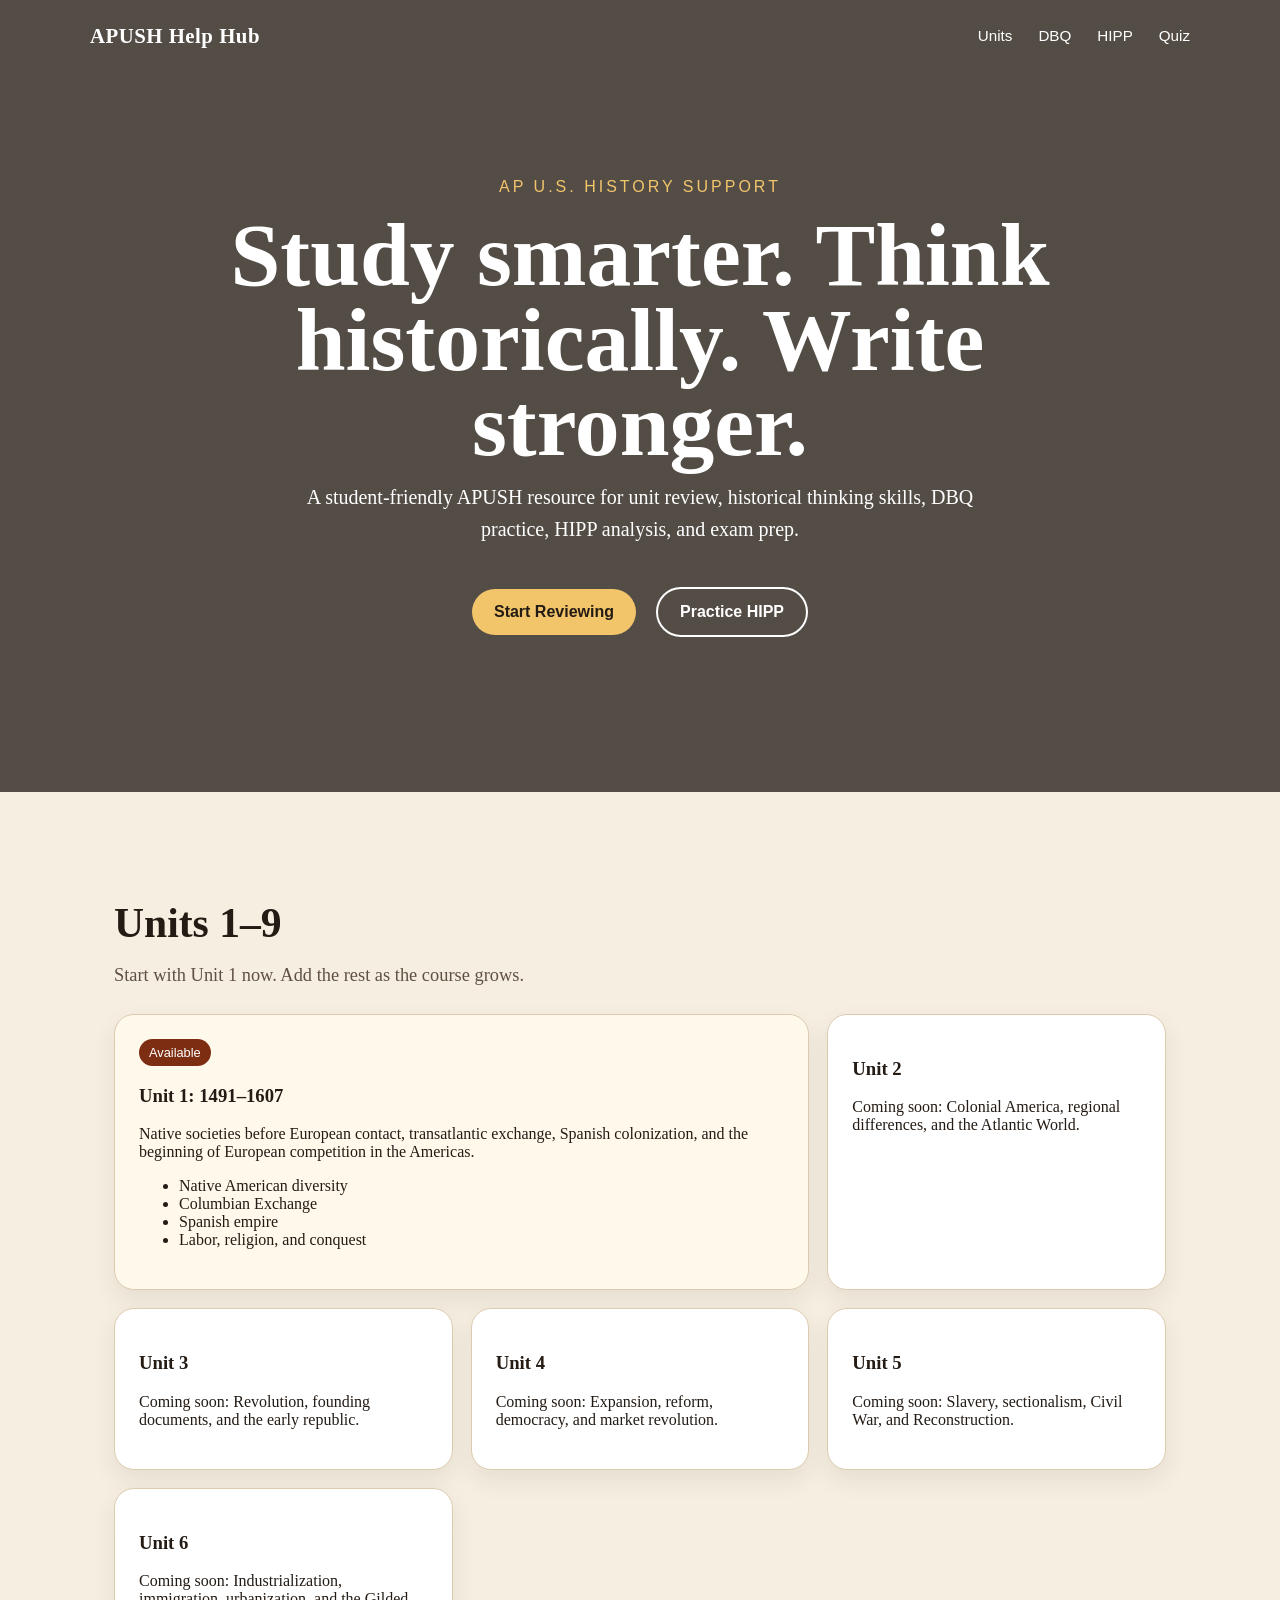
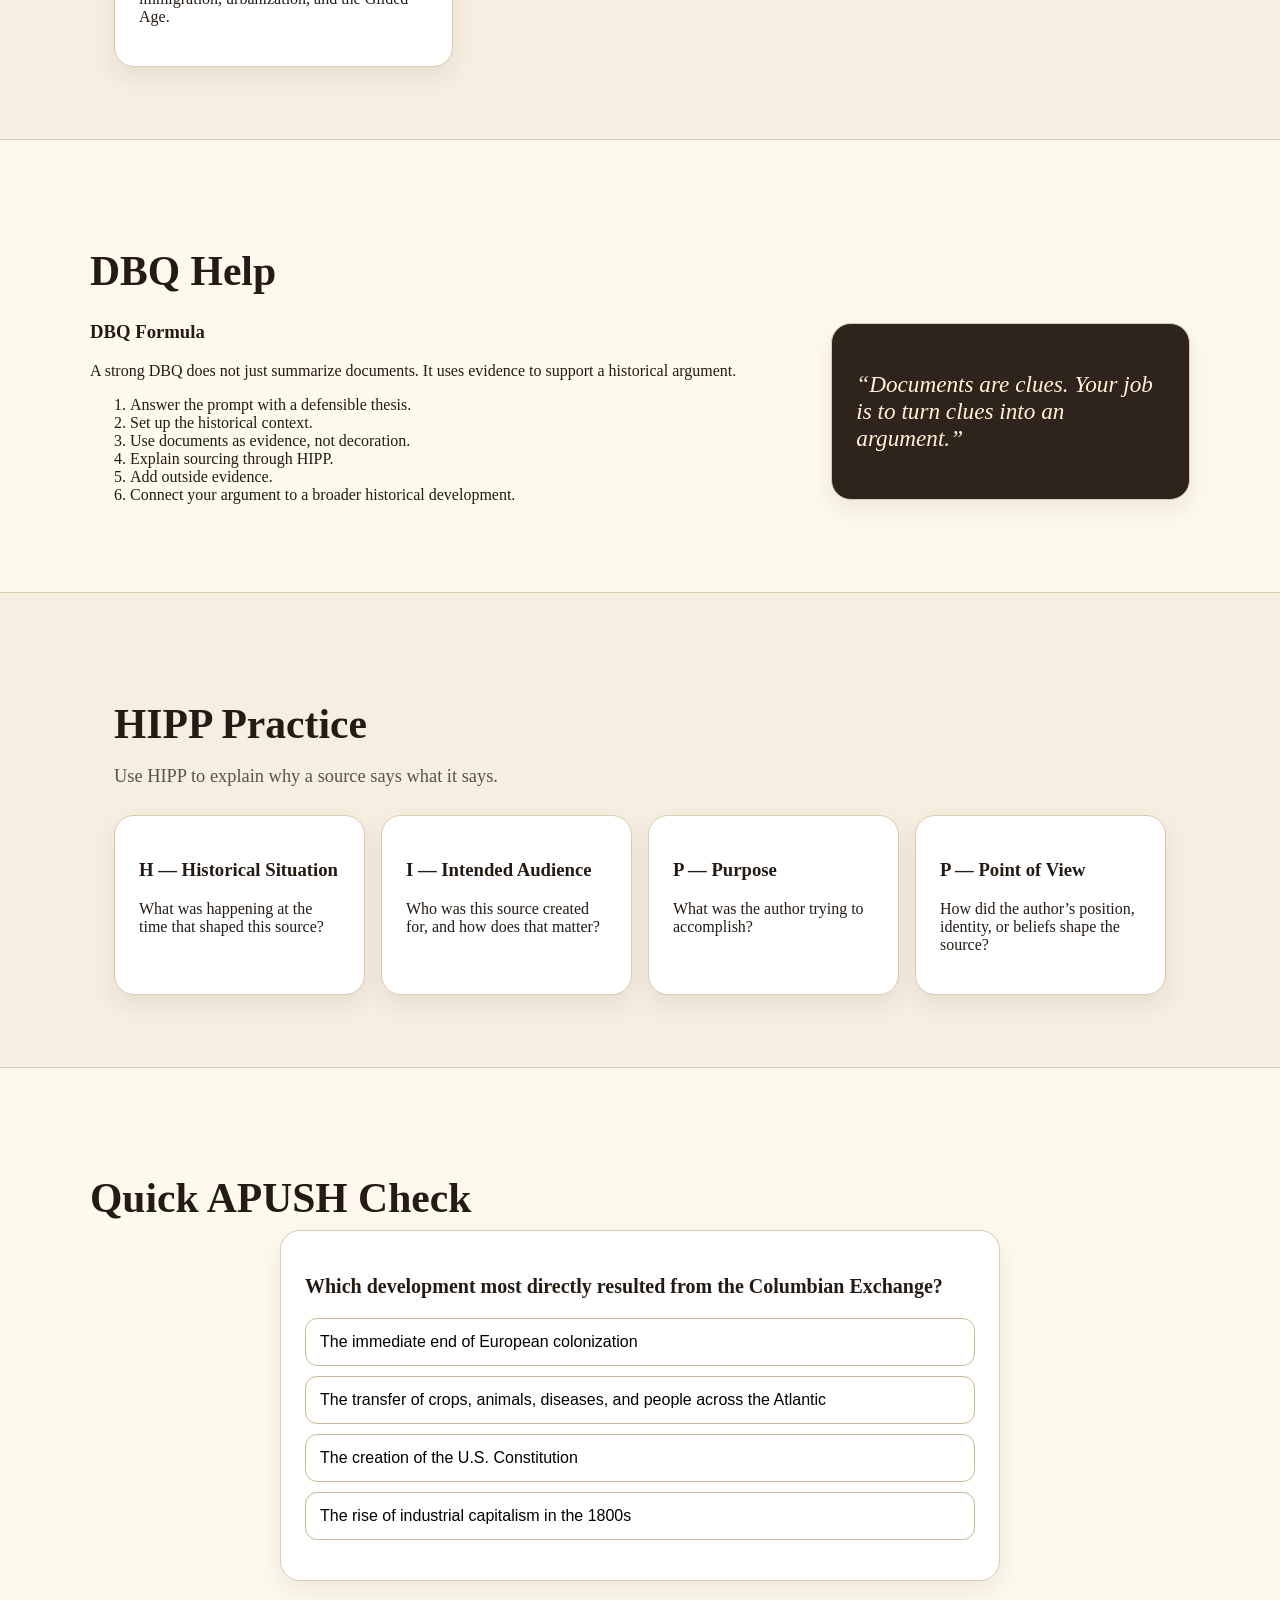
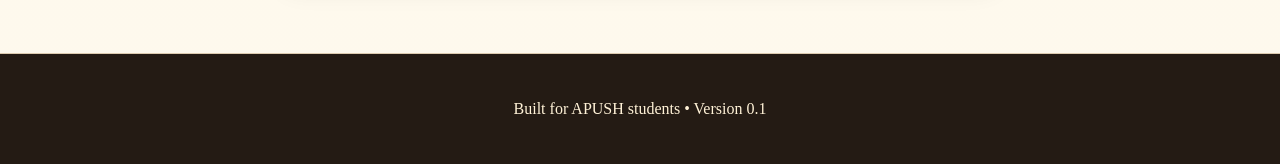
==== index.html @ 7db13a83 "Add files via upload" ====
<!DOCTYPE html>
<html lang="en">
<head>
  <meta charset="UTF-8" />
  <meta name="viewport" content="width=device-width, initial-scale=1.0" />
  <title>APUSH Help Hub</title>
  <link rel="stylesheet" href="style.css" />
</head>
<body>
  <header class="hero">
    <nav class="nav">
      <div class="logo">APUSH Help Hub</div>
      <div class="nav-links">
        <a href="#units">Units</a>
        <a href="#dbq">DBQ</a>
        <a href="#hipp">HIPP</a>
        <a href="#quiz">Quiz</a>
      </div>
    </nav>

    <section class="hero-content">
      <p class="eyebrow">AP U.S. History Support</p>
      <h1>Study smarter. Think historically. Write stronger.</h1>
      <p class="subtitle">
        A student-friendly APUSH resource for unit review, historical thinking skills,
        DBQ practice, HIPP analysis, and exam prep.
      </p>
      <div class="buttons">
        <a class="btn primary" href="#units">Start Reviewing</a>
        <a class="btn secondary" href="#hipp">Practice HIPP</a>
      </div>
    </section>
  </header>

  <main>
    <section id="units" class="section">
      <h2>Units 1–9</h2>
      <p class="section-intro">Start with Unit 1 now. Add the rest as the course grows.</p>

      <div class="card-grid">
        <article class="card featured">
          <span class="tag">Available</span>
          <h3>Unit 1: 1491–1607</h3>
          <p>
            Native societies before European contact, transatlantic exchange,
            Spanish colonization, and the beginning of European competition in the Americas.
          </p>
          <ul>
            <li>Native American diversity</li>
            <li>Columbian Exchange</li>
            <li>Spanish empire</li>
            <li>Labor, religion, and conquest</li>
          </ul>
        </article>

        <article class="card"><h3>Unit 2</h3><p>Coming soon: Colonial America, regional differences, and the Atlantic World.</p></article>
        <article class="card"><h3>Unit 3</h3><p>Coming soon: Revolution, founding documents, and the early republic.</p></article>
        <article class="card"><h3>Unit 4</h3><p>Coming soon: Expansion, reform, democracy, and market revolution.</p></article>
        <article class="card"><h3>Unit 5</h3><p>Coming soon: Slavery, sectionalism, Civil War, and Reconstruction.</p></article>
        <article class="card"><h3>Unit 6</h3><p>Coming soon: Industrialization, immigration, urbanization, and the Gilded Age.</p></article>
      </div>
    </section>

    <section id="dbq" class="section parchment">
      <h2>DBQ Help</h2>
      <div class="two-column">
        <div>
          <h3>DBQ Formula</h3>
          <p>
            A strong DBQ does not just summarize documents. It uses evidence to support a historical argument.
          </p>
          <ol>
            <li>Answer the prompt with a defensible thesis.</li>
            <li>Set up the historical context.</li>
            <li>Use documents as evidence, not decoration.</li>
            <li>Explain sourcing through HIPP.</li>
            <li>Add outside evidence.</li>
            <li>Connect your argument to a broader historical development.</li>
          </ol>
        </div>
        <div class="quote-box">
          <p>“Documents are clues. Your job is to turn clues into an argument.”</p>
        </div>
      </div>
    </section>

    <section id="hipp" class="section">
      <h2>HIPP Practice</h2>
      <p class="section-intro">
        Use HIPP to explain why a source says what it says.
      </p>

      <div class="hipp-grid">
        <div class="hipp-card">
          <h3>H — Historical Situation</h3>
          <p>What was happening at the time that shaped this source?</p>
        </div>
        <div class="hipp-card">
          <h3>I — Intended Audience</h3>
          <p>Who was this source created for, and how does that matter?</p>
        </div>
        <div class="hipp-card">
          <h3>P — Purpose</h3>
          <p>What was the author trying to accomplish?</p>
        </div>
        <div class="hipp-card">
          <h3>P — Point of View</h3>
          <p>How did the author’s position, identity, or beliefs shape the source?</p>
        </div>
      </div>
    </section>

    <section id="quiz" class="section parchment">
      <h2>Quick APUSH Check</h2>
      <div class="quiz-box">
        <p class="question">Which development most directly resulted from the Columbian Exchange?</p>
        <button onclick="checkAnswer(this, false)">The immediate end of European colonization</button>
        <button onclick="checkAnswer(this, true)">The transfer of crops, animals, diseases, and people across the Atlantic</button>
        <button onclick="checkAnswer(this, false)">The creation of the U.S. Constitution</button>
        <button onclick="checkAnswer(this, false)">The rise of industrial capitalism in the 1800s</button>
        <p id="feedback"></p>
      </div>
    </section>
  </main>

  <footer>
    <p>Built for APUSH students • Version 0.1</p>
  </footer>

  <script src="script.js"></script>
</body>
</html>
---- style.css ----
* {
  box-sizing: border-box;
}

body {
  margin: 0;
  font-family: Georgia, "Times New Roman", serif;
  background: #f6efe1;
  color: #241b14;
}

.hero {
  min-height: 88vh;
  background:
    linear-gradient(rgba(20, 14, 10, 0.72), rgba(20, 14, 10, 0.72)),
    url("https://images.unsplash.com/photo-1580136579312-94651dfd596d?auto=format&fit=crop&w=1600&q=80");
  background-size: cover;
  background-position: center;
  color: white;
  padding: 24px;
}

.nav {
  max-width: 1100px;
  margin: 0 auto;
  display: flex;
  justify-content: space-between;
  align-items: center;
}

.logo {
  font-weight: bold;
  font-size: 1.3rem;
  letter-spacing: 0.5px;
}

.nav-links a {
  color: white;
  text-decoration: none;
  margin-left: 22px;
  font-family: Arial, sans-serif;
  font-size: 0.95rem;
}

.hero-content {
  max-width: 900px;
  margin: 130px auto 0;
  text-align: center;
}

.eyebrow {
  text-transform: uppercase;
  letter-spacing: 3px;
  font-family: Arial, sans-serif;
  color: #f3c56b;
}

h1 {
  font-size: clamp(2.6rem, 7vw, 5.8rem);
  line-height: 0.95;
  margin: 14px 0;
}

.subtitle {
  max-width: 700px;
  margin: 0 auto;
  font-size: 1.25rem;
  line-height: 1.6;
}

.buttons {
  margin-top: 34px;
}

.btn {
  display: inline-block;
  padding: 14px 22px;
  border-radius: 999px;
  margin: 8px;
  text-decoration: none;
  font-family: Arial, sans-serif;
  font-weight: bold;
}

.primary {
  background: #f3c56b;
  color: #241b14;
}

.secondary {
  border: 2px solid white;
  color: white;
}

.section {
  max-width: 1100px;
  margin: 0 auto;
  padding: 72px 24px;
}

.section h2 {
  font-size: 2.6rem;
  margin-bottom: 8px;
}

.section-intro {
  font-size: 1.15rem;
  color: #5f5043;
}

.card-grid {
  display: grid;
  grid-template-columns: repeat(3, 1fr);
  gap: 18px;
  margin-top: 28px;
}

.card, .hipp-card, .quiz-box, .quote-box {
  background: white;
  border: 1px solid #ddcbb0;
  border-radius: 20px;
  padding: 24px;
  box-shadow: 0 10px 25px rgba(35, 25, 15, 0.08);
}

.featured {
  grid-column: span 2;
  background: #fff9ec;
}

.tag {
  display: inline-block;
  background: #7c2d12;
  color: white;
  border-radius: 999px;
  padding: 6px 10px;
  font-size: 0.8rem;
  font-family: Arial, sans-serif;
}

.parchment {
  background:
    linear-gradient(rgba(255, 250, 238, 0.92), rgba(255, 250, 238, 0.92));
  border-top: 1px solid #ddcbb0;
  border-bottom: 1px solid #ddcbb0;
  max-width: 100%;
}

.parchment > * {
  max-width: 1100px;
  margin-left: auto;
  margin-right: auto;
}

.two-column {
  display: grid;
  grid-template-columns: 2fr 1fr;
  gap: 24px;
  align-items: center;
}

.quote-box {
  font-size: 1.45rem;
  font-style: italic;
  background: #2f241c;
  color: #fff2d7;
}

.hipp-grid {
  display: grid;
  grid-template-columns: repeat(4, 1fr);
  gap: 16px;
  margin-top: 28px;
}

.hipp-card {
  transition: transform 0.2s ease, box-shadow 0.2s ease;
}

.hipp-card:hover {
  transform: translateY(-6px);
  box-shadow: 0 16px 35px rgba(35, 25, 15, 0.16);
}

.quiz-box {
  max-width: 720px;
}

.question {
  font-size: 1.25rem;
  font-weight: bold;
}

.quiz-box button {
  display: block;
  width: 100%;
  text-align: left;
  margin: 10px 0;
  padding: 14px;
  border: 1px solid #c9b694;
  border-radius: 12px;
  background: white;
  cursor: pointer;
  font-size: 1rem;
}

.quiz-box button:hover {
  background: #fff4d9;
}

#feedback {
  font-weight: bold;
  margin-top: 14px;
}

footer {
  text-align: center;
  padding: 30px;
  background: #241b14;
  color: #fff2d7;
}

@media (max-width: 800px) {
  .nav {
    flex-direction: column;
    gap: 14px;
  }

  .nav-links a {
    margin: 0 8px;
  }

  .card-grid, .hipp-grid, .two-column {
    grid-template-columns: 1fr;
  }

  .featured {
    grid-column: span 1;
  }

  .hero-content {
    margin-top: 80px;
  }
}
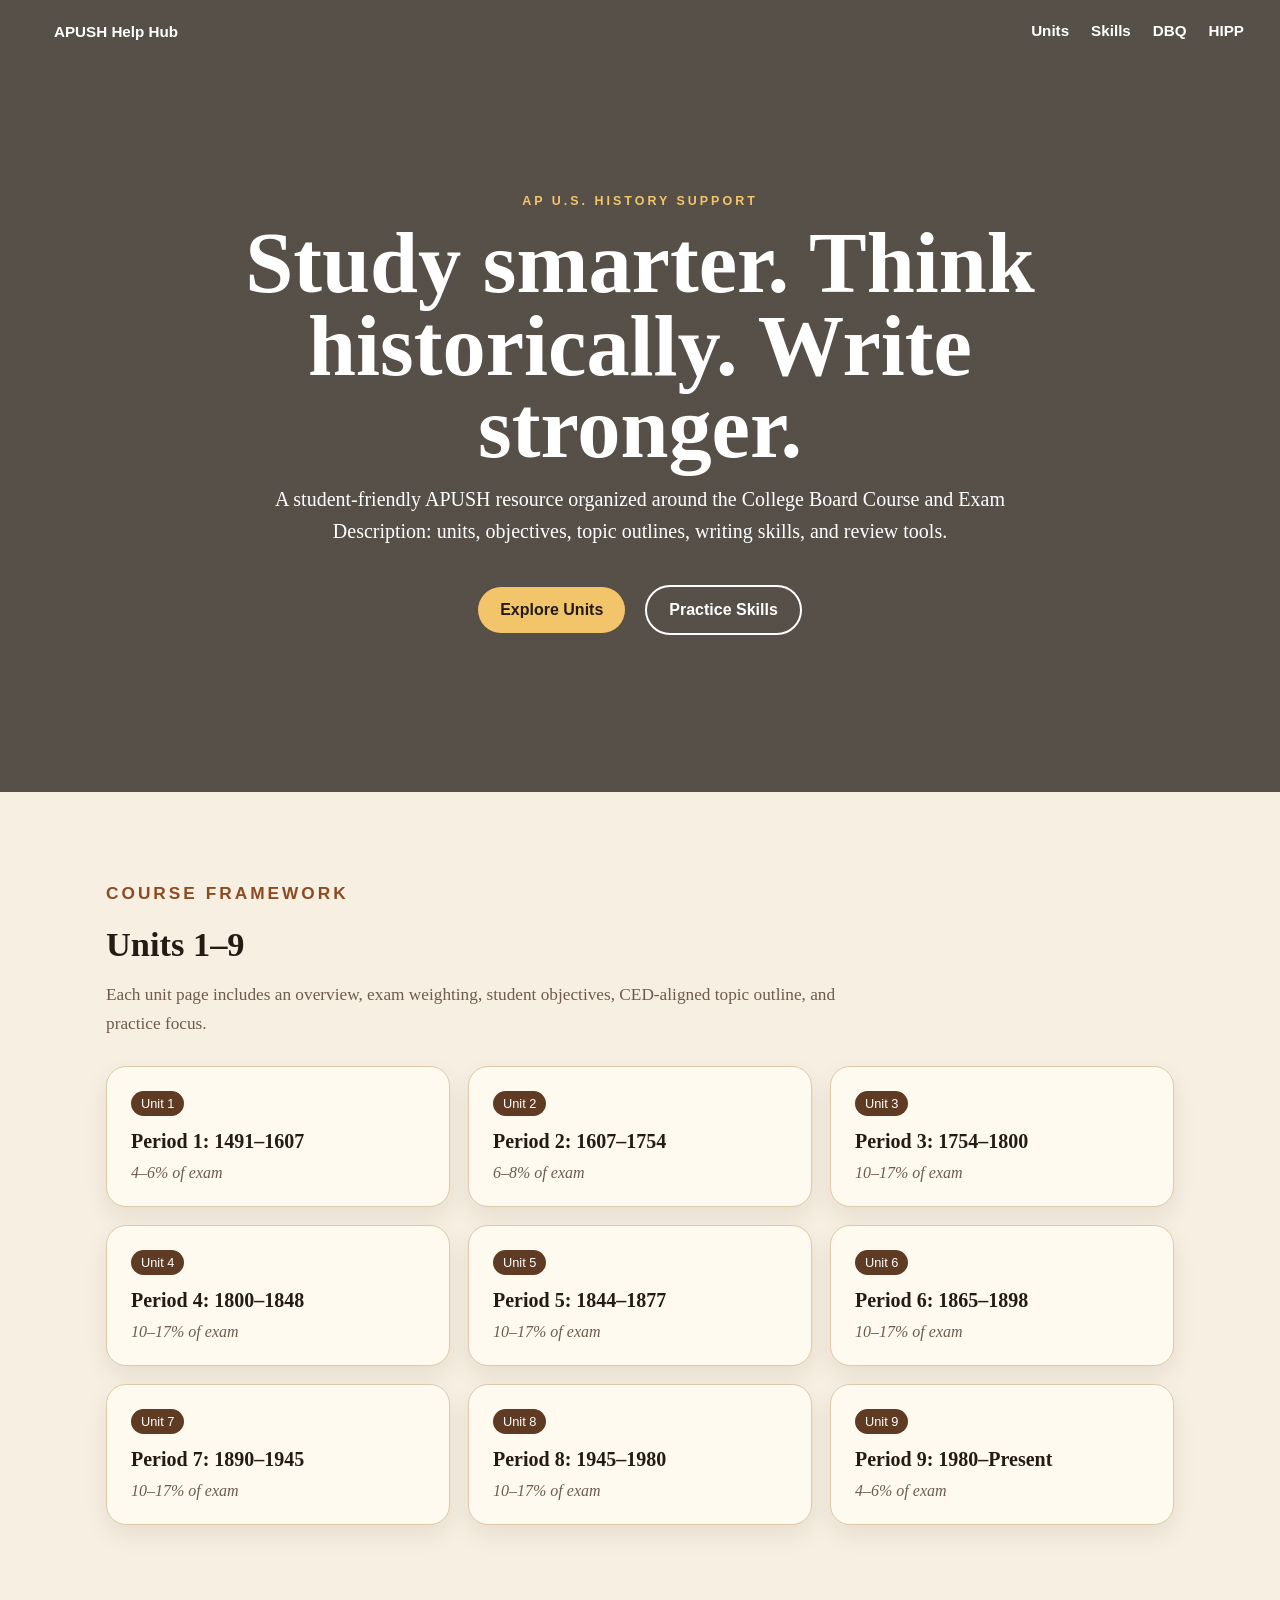
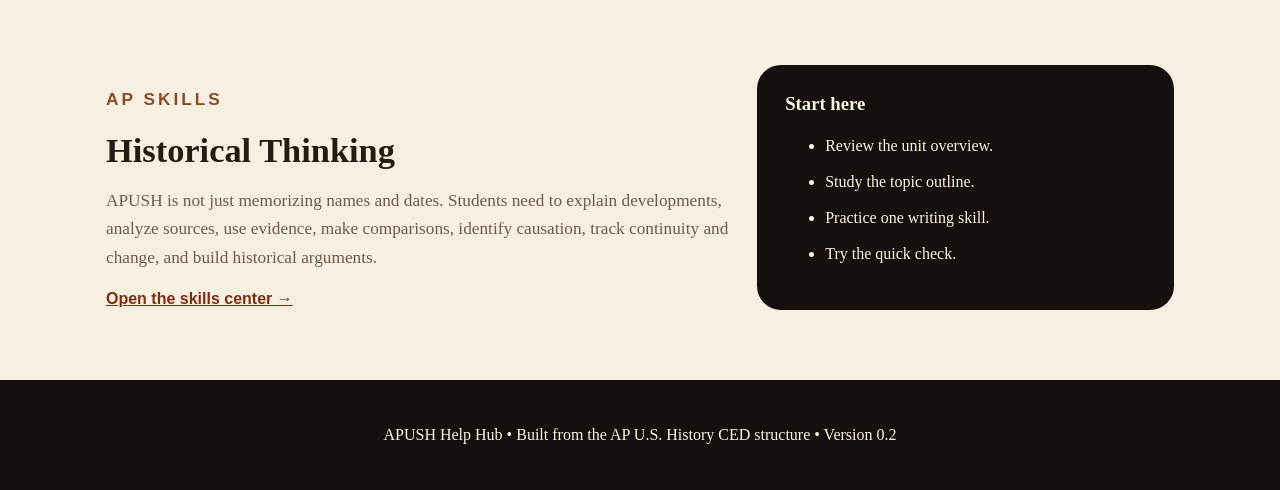
==== commit eba73da8: "Reorganized site into multi-page APUSH website" ====
--- a/index.html
+++ b/index.html
@@ -4,129 +4,126 @@
   <meta charset="UTF-8" />
   <meta name="viewport" content="width=device-width, initial-scale=1.0" />
   <title>APUSH Help Hub</title>
-  <link rel="stylesheet" href="style.css" />
+  <link rel="stylesheet" href="css/style.css" />
 </head>
 <body>
-  <header class="hero">
-    <nav class="nav">
-      <div class="logo">APUSH Help Hub</div>
-      <div class="nav-links">
+  <header class="home-hero">
+    <nav class="home-nav">
+      <a class="brand" href="index.html">APUSH Help Hub</a>
+      <div>
         <a href="#units">Units</a>
-        <a href="#dbq">DBQ</a>
-        <a href="#hipp">HIPP</a>
-        <a href="#quiz">Quiz</a>
+        <a href="pages/skills.html">Skills</a>
+        <a href="pages/dbq.html">DBQ</a>
+        <a href="pages/hipp.html">HIPP</a>
       </div>
     </nav>
 
-    <section class="hero-content">
+    <section class="hero-inner">
       <p class="eyebrow">AP U.S. History Support</p>
       <h1>Study smarter. Think historically. Write stronger.</h1>
       <p class="subtitle">
-        A student-friendly APUSH resource for unit review, historical thinking skills,
-        DBQ practice, HIPP analysis, and exam prep.
+        A student-friendly APUSH resource organized around the College Board Course and Exam Description:
+        units, objectives, topic outlines, writing skills, and review tools.
       </p>
-      <div class="buttons">
-        <a class="btn primary" href="#units">Start Reviewing</a>
-        <a class="btn secondary" href="#hipp">Practice HIPP</a>
+      <div class="hero-actions">
+        <a class="btn primary" href="#units">Explore Units</a>
+        <a class="btn secondary" href="pages/skills.html">Practice Skills</a>
       </div>
     </section>
   </header>
 
   <main>
     <section id="units" class="section">
-      <h2>Units 1–9</h2>
-      <p class="section-intro">Start with Unit 1 now. Add the rest as the course grows.</p>
+      <div class="section-heading">
+        <p class="eyebrow dark">Course Framework</p>
+        <h2>Units 1–9</h2>
+        <p>Each unit page includes an overview, exam weighting, student objectives, CED-aligned topic outline, and practice focus.</p>
+      </div>
+      <div class="unit-grid">
+        
+      <a class="unit-tile" href="pages/unit1.html">
+        <span>Unit 1</span>
+        <strong>Period 1: 1491–1607</strong>
+        <em>4–6% of exam</em>
+      </a>
 
-      <div class="card-grid">
-        <article class="card featured">
-          <span class="tag">Available</span>
-          <h3>Unit 1: 1491–1607</h3>
-          <p>
-            Native societies before European contact, transatlantic exchange,
-            Spanish colonization, and the beginning of European competition in the Americas.
-          </p>
-          <ul>
-            <li>Native American diversity</li>
-            <li>Columbian Exchange</li>
-            <li>Spanish empire</li>
-            <li>Labor, religion, and conquest</li>
-          </ul>
-        </article>
+      <a class="unit-tile" href="pages/unit2.html">
+        <span>Unit 2</span>
+        <strong>Period 2: 1607–1754</strong>
+        <em>6–8% of exam</em>
+      </a>
 
-        <article class="card"><h3>Unit 2</h3><p>Coming soon: Colonial America, regional differences, and the Atlantic World.</p></article>
-        <article class="card"><h3>Unit 3</h3><p>Coming soon: Revolution, founding documents, and the early republic.</p></article>
-        <article class="card"><h3>Unit 4</h3><p>Coming soon: Expansion, reform, democracy, and market revolution.</p></article>
-        <article class="card"><h3>Unit 5</h3><p>Coming soon: Slavery, sectionalism, Civil War, and Reconstruction.</p></article>
-        <article class="card"><h3>Unit 6</h3><p>Coming soon: Industrialization, immigration, urbanization, and the Gilded Age.</p></article>
+      <a class="unit-tile" href="pages/unit3.html">
+        <span>Unit 3</span>
+        <strong>Period 3: 1754–1800</strong>
+        <em>10–17% of exam</em>
+      </a>
+
+      <a class="unit-tile" href="pages/unit4.html">
+        <span>Unit 4</span>
+        <strong>Period 4: 1800–1848</strong>
+        <em>10–17% of exam</em>
+      </a>
+
+      <a class="unit-tile" href="pages/unit5.html">
+        <span>Unit 5</span>
+        <strong>Period 5: 1844–1877</strong>
+        <em>10–17% of exam</em>
+      </a>
+
+      <a class="unit-tile" href="pages/unit6.html">
+        <span>Unit 6</span>
+        <strong>Period 6: 1865–1898</strong>
+        <em>10–17% of exam</em>
+      </a>
+
+      <a class="unit-tile" href="pages/unit7.html">
+        <span>Unit 7</span>
+        <strong>Period 7: 1890–1945</strong>
+        <em>10–17% of exam</em>
+      </a>
+
+      <a class="unit-tile" href="pages/unit8.html">
+        <span>Unit 8</span>
+        <strong>Period 8: 1945–1980</strong>
+        <em>10–17% of exam</em>
+      </a>
+
+      <a class="unit-tile" href="pages/unit9.html">
+        <span>Unit 9</span>
+        <strong>Period 9: 1980–Present</strong>
+        <em>4–6% of exam</em>
+      </a>
       </div>
     </section>
 
-    <section id="dbq" class="section parchment">
-      <h2>DBQ Help</h2>
-      <div class="two-column">
-        <div>
-          <h3>DBQ Formula</h3>
-          <p>
-            A strong DBQ does not just summarize documents. It uses evidence to support a historical argument.
-          </p>
-          <ol>
-            <li>Answer the prompt with a defensible thesis.</li>
-            <li>Set up the historical context.</li>
-            <li>Use documents as evidence, not decoration.</li>
-            <li>Explain sourcing through HIPP.</li>
-            <li>Add outside evidence.</li>
-            <li>Connect your argument to a broader historical development.</li>
-          </ol>
-        </div>
-        <div class="quote-box">
-          <p>“Documents are clues. Your job is to turn clues into an argument.”</p>
-        </div>
+    <section class="section split-section">
+      <div>
+        <p class="eyebrow dark">AP Skills</p>
+        <h2>Historical Thinking</h2>
+        <p>
+          APUSH is not just memorizing names and dates. Students need to explain developments,
+          analyze sources, use evidence, make comparisons, identify causation, track continuity and change,
+          and build historical arguments.
+        </p>
+        <a class="text-link" href="pages/skills.html">Open the skills center →</a>
       </div>
-    </section>
-
-    <section id="hipp" class="section">
-      <h2>HIPP Practice</h2>
-      <p class="section-intro">
-        Use HIPP to explain why a source says what it says.
-      </p>
-
-      <div class="hipp-grid">
-        <div class="hipp-card">
-          <h3>H — Historical Situation</h3>
-          <p>What was happening at the time that shaped this source?</p>
-        </div>
-        <div class="hipp-card">
-          <h3>I — Intended Audience</h3>
-          <p>Who was this source created for, and how does that matter?</p>
-        </div>
-        <div class="hipp-card">
-          <h3>P — Purpose</h3>
-          <p>What was the author trying to accomplish?</p>
-        </div>
-        <div class="hipp-card">
-          <h3>P — Point of View</h3>
-          <p>How did the author’s position, identity, or beliefs shape the source?</p>
-        </div>
-      </div>
-    </section>
-
-    <section id="quiz" class="section parchment">
-      <h2>Quick APUSH Check</h2>
-      <div class="quiz-box">
-        <p class="question">Which development most directly resulted from the Columbian Exchange?</p>
-        <button onclick="checkAnswer(this, false)">The immediate end of European colonization</button>
-        <button onclick="checkAnswer(this, true)">The transfer of crops, animals, diseases, and people across the Atlantic</button>
-        <button onclick="checkAnswer(this, false)">The creation of the U.S. Constitution</button>
-        <button onclick="checkAnswer(this, false)">The rise of industrial capitalism in the 1800s</button>
-        <p id="feedback"></p>
+      <div class="feature-card">
+        <h3>Start here</h3>
+        <ul class="check-list">
+          <li>Review the unit overview.</li>
+          <li>Study the topic outline.</li>
+          <li>Practice one writing skill.</li>
+          <li>Try the quick check.</li>
+        </ul>
       </div>
     </section>
   </main>
 
-  <footer>
-    <p>Built for APUSH students • Version 0.1</p>
+  <footer class="footer">
+    <p>APUSH Help Hub • Built from the AP U.S. History CED structure • Version 0.2</p>
   </footer>
 
-  <script src="script.js"></script>
+  <script src="js/script.js"></script>
 </body>
 </html>
--- a/css/style.css
+++ b/css/style.css
@@ -0,0 +1,396 @@
+
+:root {
+  --ink: #241b14;
+  --brown: #5f3b23;
+  --gold: #f3c56b;
+  --cream: #f7efe1;
+  --paper: #fffaf0;
+  --muted: #6d5c4d;
+  --line: #dec9a8;
+  --dark: #15100d;
+}
+
+* { box-sizing: border-box; }
+
+body {
+  margin: 0;
+  font-family: Georgia, "Times New Roman", serif;
+  color: var(--ink);
+  background: var(--cream);
+}
+
+a { color: inherit; }
+
+.home-hero {
+  min-height: 88vh;
+  color: white;
+  background:
+    linear-gradient(rgba(18, 12, 8, 0.7), rgba(18, 12, 8, 0.7)),
+    url("https://images.unsplash.com/photo-1579373903781-fd5c0c30c4cd?auto=format&fit=crop&w=1600&q=80");
+  background-size: cover;
+  background-position: center;
+}
+
+.home-nav, .site-header {
+  display: flex;
+  justify-content: space-between;
+  align-items: center;
+  gap: 18px;
+  padding: 22px 36px;
+}
+
+.home-nav a, .site-nav a, .site-nav button {
+  text-decoration: none;
+  margin-left: 18px;
+  font-family: Arial, sans-serif;
+  font-weight: 700;
+  font-size: 0.95rem;
+}
+
+.brand {
+  font-weight: 900;
+  font-size: 1.25rem;
+  text-decoration: none;
+}
+
+.hero-inner {
+  max-width: 930px;
+  margin: 0 auto;
+  padding: 120px 28px 80px;
+  text-align: center;
+}
+
+.eyebrow {
+  text-transform: uppercase;
+  letter-spacing: 3px;
+  color: var(--gold);
+  font-family: Arial, sans-serif;
+  font-weight: 800;
+  font-size: 0.78rem;
+}
+
+.eyebrow.dark { color: #8d4b21; }
+
+h1 {
+  font-size: clamp(2.5rem, 7vw, 5.4rem);
+  line-height: 0.95;
+  margin: 14px 0;
+}
+
+h2 { font-size: 2.15rem; margin: 0 0 12px; }
+
+h3 { margin-top: 0; }
+
+.subtitle {
+  max-width: 760px;
+  margin: 0 auto;
+  font-size: 1.25rem;
+  line-height: 1.6;
+}
+
+.hero-actions { margin-top: 30px; }
+
+.btn {
+  display: inline-block;
+  padding: 14px 22px;
+  border-radius: 999px;
+  margin: 8px;
+  text-decoration: none;
+  font-family: Arial, sans-serif;
+  font-weight: 900;
+}
+
+.primary { background: var(--gold); color: var(--ink); }
+
+.secondary { border: 2px solid white; color: white; }
+
+.section {
+  max-width: 1120px;
+  margin: 0 auto;
+  padding: 70px 26px;
+}
+
+.section.narrow { max-width: 980px; }
+
+.section-heading {
+  max-width: 780px;
+  margin-bottom: 28px;
+}
+
+.section-heading p, .page-hero p, .content-card p, .split-section p {
+  color: var(--muted);
+  font-size: 1.08rem;
+  line-height: 1.65;
+}
+
+.unit-grid {
+  display: grid;
+  grid-template-columns: repeat(3, 1fr);
+  gap: 18px;
+}
+
+.unit-tile, .skill-card, .content-card, .practice-box {
+  background: var(--paper);
+  border: 1px solid var(--line);
+  border-radius: 20px;
+  padding: 24px;
+  box-shadow: 0 10px 25px rgba(35, 25, 15, 0.08);
+}
+
+.unit-tile {
+  display: block;
+  text-decoration: none;
+  transition: transform 0.2s ease, box-shadow 0.2s ease;
+}
+
+.unit-tile:hover, .skill-card:hover {
+  transform: translateY(-4px);
+  box-shadow: 0 16px 35px rgba(35, 25, 15, 0.14);
+}
+
+.unit-tile span {
+  display: inline-block;
+  background: var(--brown);
+  color: white;
+  border-radius: 999px;
+  padding: 5px 10px;
+  font-family: Arial, sans-serif;
+  font-size: 0.8rem;
+  margin-bottom: 12px;
+}
+
+.unit-tile strong {
+  display: block;
+  font-size: 1.25rem;
+  line-height: 1.3;
+}
+
+.unit-tile em {
+  display: block;
+  margin-top: 10px;
+  color: var(--muted);
+}
+
+.split-section {
+  display: grid;
+  grid-template-columns: 1.5fr 1fr;
+  gap: 26px;
+  align-items: center;
+}
+
+.feature-card {
+  background: var(--dark);
+  color: #fff4df;
+  border-radius: 24px;
+  padding: 28px;
+}
+
+.check-list li, .objective-list li {
+  margin: 12px 0;
+  line-height: 1.5;
+}
+
+.text-link {
+  color: #7c2d12;
+  font-weight: 900;
+  font-family: Arial, sans-serif;
+}
+
+.site-header {
+  position: sticky;
+  top: 0;
+  z-index: 5;
+  background: rgba(255, 250, 240, 0.95);
+  border-bottom: 1px solid var(--line);
+  backdrop-filter: blur(8px);
+}
+
+.site-nav {
+  display: flex;
+  align-items: center;
+  flex-wrap: wrap;
+}
+
+.site-nav a, .site-nav button {
+  color: var(--ink);
+  background: none;
+  border: none;
+  cursor: pointer;
+}
+
+.dropdown {
+  position: relative;
+  display: inline-block;
+}
+
+.dropdown-menu {
+  display: none;
+  position: absolute;
+  right: 0;
+  min-width: 190px;
+  background: white;
+  border: 1px solid var(--line);
+  border-radius: 16px;
+  padding: 10px;
+  box-shadow: 0 18px 40px rgba(20, 15, 10, 0.16);
+}
+
+.dropdown-menu a {
+  display: block;
+  margin: 0;
+  padding: 10px;
+  border-radius: 10px;
+}
+
+.dropdown:hover .dropdown-menu { display: block; }
+
+.menu-toggle { display: none; }
+
+.page-main { min-height: 80vh; }
+
+.page-hero {
+  max-width: 1100px;
+  margin: 0 auto;
+  padding: 70px 26px 38px;
+}
+
+.page-hero h1 {
+  color: var(--ink);
+}
+
+.meta-row {
+  display: flex;
+  flex-wrap: wrap;
+  gap: 12px;
+  margin-top: 22px;
+}
+
+.meta-row span {
+  background: white;
+  border: 1px solid var(--line);
+  border-radius: 999px;
+  padding: 10px 14px;
+  font-family: Arial, sans-serif;
+  color: var(--ink);
+}
+
+.content-grid {
+  max-width: 1100px;
+  margin: 0 auto;
+  padding: 0 26px 28px;
+  display: grid;
+  grid-template-columns: 1.4fr 0.8fr;
+  gap: 22px;
+}
+
+.content-card.wide { min-height: 200px; }
+
+.objective-list {
+  background: white;
+  border-left: 6px solid var(--gold);
+  padding: 24px 28px 24px 44px;
+  border-radius: 16px;
+}
+
+.table-wrap { overflow-x: auto; }
+
+.topic-table {
+  width: 100%;
+  border-collapse: collapse;
+  background: white;
+  border-radius: 18px;
+  overflow: hidden;
+  box-shadow: 0 8px 22px rgba(35, 25, 15, 0.08);
+}
+
+.topic-table th {
+  background: var(--dark);
+  color: #fff4df;
+  text-align: left;
+  font-family: Arial, sans-serif;
+}
+
+.topic-table th, .topic-table td {
+  padding: 16px;
+  border-bottom: 1px solid #ead9bd;
+  vertical-align: top;
+}
+
+.topic-table td:first-child {
+  font-weight: 900;
+  color: #7c2d12;
+  width: 80px;
+}
+
+.practice-box {
+  background: #fff7e6;
+}
+
+blockquote {
+  margin: 18px 0;
+  padding: 18px;
+  border-left: 5px solid var(--gold);
+  background: white;
+  border-radius: 12px;
+  font-size: 1.2rem;
+}
+
+.skill-grid {
+  display: grid;
+  grid-template-columns: repeat(2, 1fr);
+  gap: 20px;
+}
+
+.skill-card {
+  display: block;
+  text-decoration: none;
+}
+
+.big li { font-size: 1.1rem; }
+
+.footer {
+  text-align: center;
+  padding: 30px;
+  background: var(--dark);
+  color: #fff4df;
+}
+
+@media (max-width: 820px) {
+  .home-nav, .site-header { padding: 18px 20px; align-items: flex-start; }
+  .home-nav { flex-direction: column; }
+  .home-nav a { margin-left: 0; margin-right: 12px; }
+
+  .unit-grid, .split-section, .content-grid, .skill-grid {
+    grid-template-columns: 1fr;
+  }
+
+  .site-nav {
+    display: none;
+    width: 100%;
+    flex-direction: column;
+    align-items: flex-start;
+  }
+
+  .site-nav.open { display: flex; }
+
+  .site-nav a, .site-nav button {
+    margin: 10px 0;
+  }
+
+  .menu-toggle {
+    display: block;
+    border: none;
+    background: var(--brown);
+    color: white;
+    border-radius: 10px;
+    padding: 8px 12px;
+  }
+
+  .dropdown-menu {
+    position: static;
+    display: block;
+    box-shadow: none;
+    background: transparent;
+    border: none;
+  }
+}
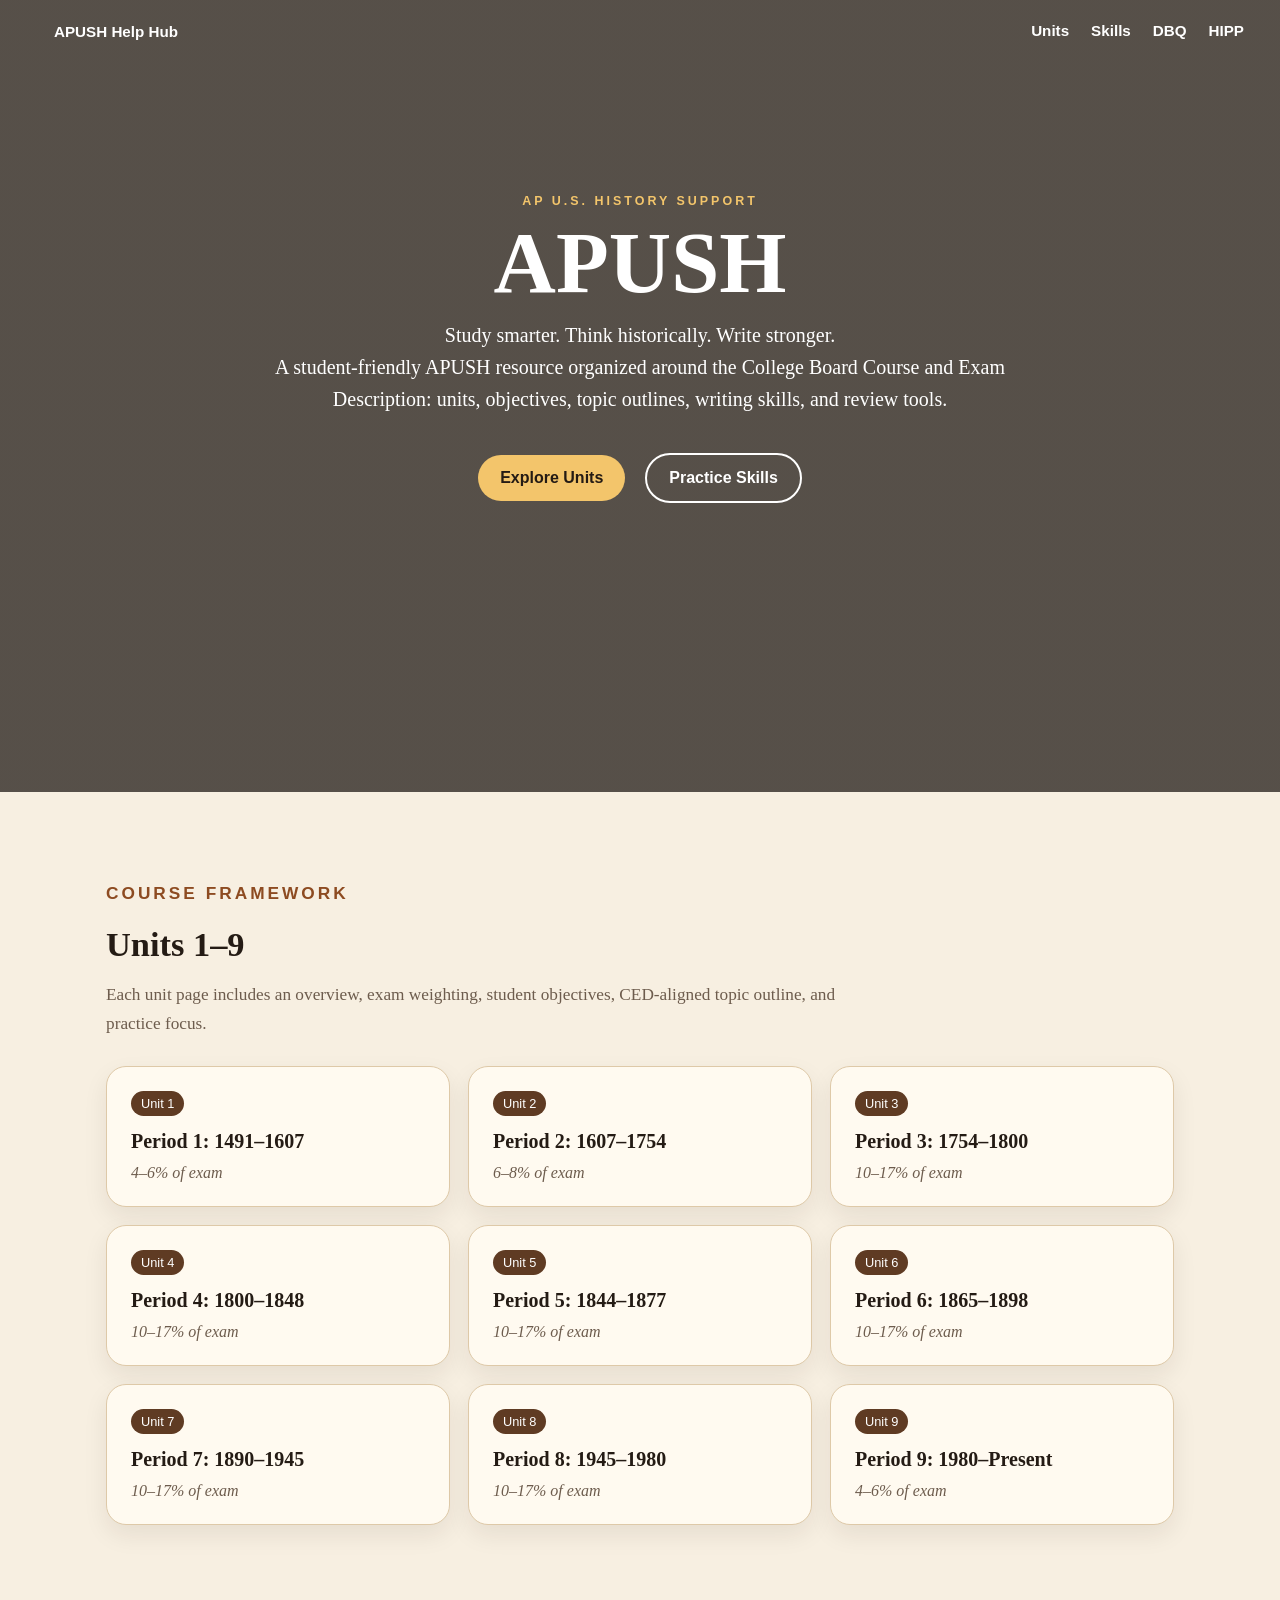
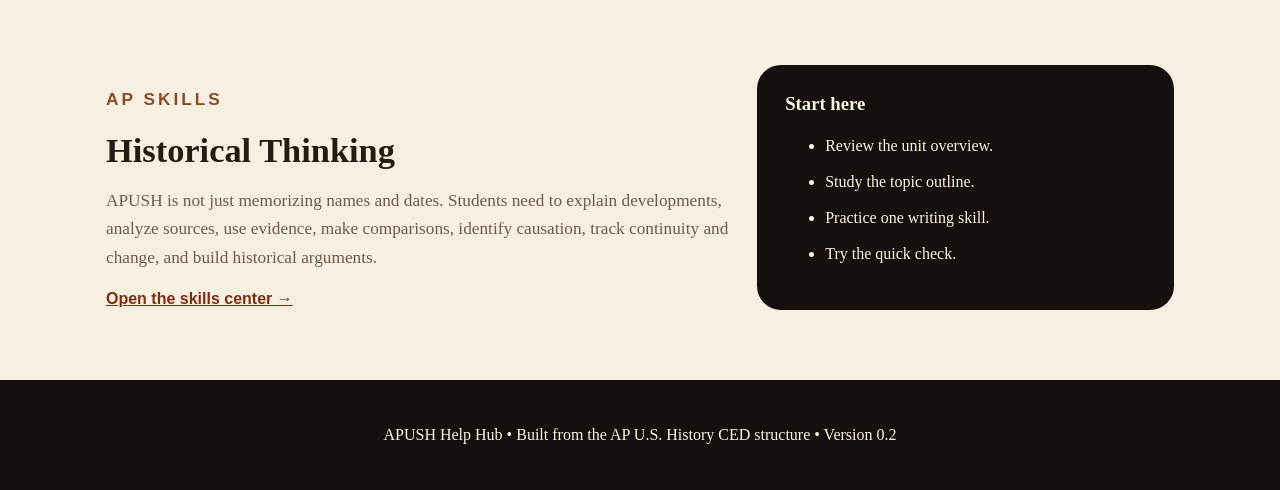
==== commit db9bc425: "Washington crossing the delaware" ====
--- a/index.html
+++ b/index.html
@@ -20,8 +20,9 @@
 
     <section class="hero-inner">
       <p class="eyebrow">AP U.S. History Support</p>
-      <h1>Study smarter. Think historically. Write stronger.</h1>
+      <h1>APUSH</h1>
       <p class="subtitle">
+        Study smarter. Think historically. Write stronger.<br />
         A student-friendly APUSH resource organized around the College Board Course and Exam Description:
         units, objectives, topic outlines, writing skills, and review tools.
       </p>
--- a/css/style.css
+++ b/css/style.css
@@ -26,9 +26,10 @@
   color: white;
   background:
     linear-gradient(rgba(18, 12, 8, 0.7), rgba(18, 12, 8, 0.7)),
-    url("https://images.unsplash.com/photo-1579373903781-fd5c0c30c4cd?auto=format&fit=crop&w=1600&q=80");
+    url("https://upload.wikimedia.org/wikipedia/commons/thumb/2/2d/George_Washington_Crossing_the_Delaware_by_Emanuel_Leutze%2C_1851.jpg/1600px-George_Washington_Crossing_the_Delaware_by_Emanuel_Leutze%2C_1851.jpg");
   background-size: cover;
   background-position: center;
+  background-repeat: no-repeat;
 }
 
 .home-nav, .site-header {
